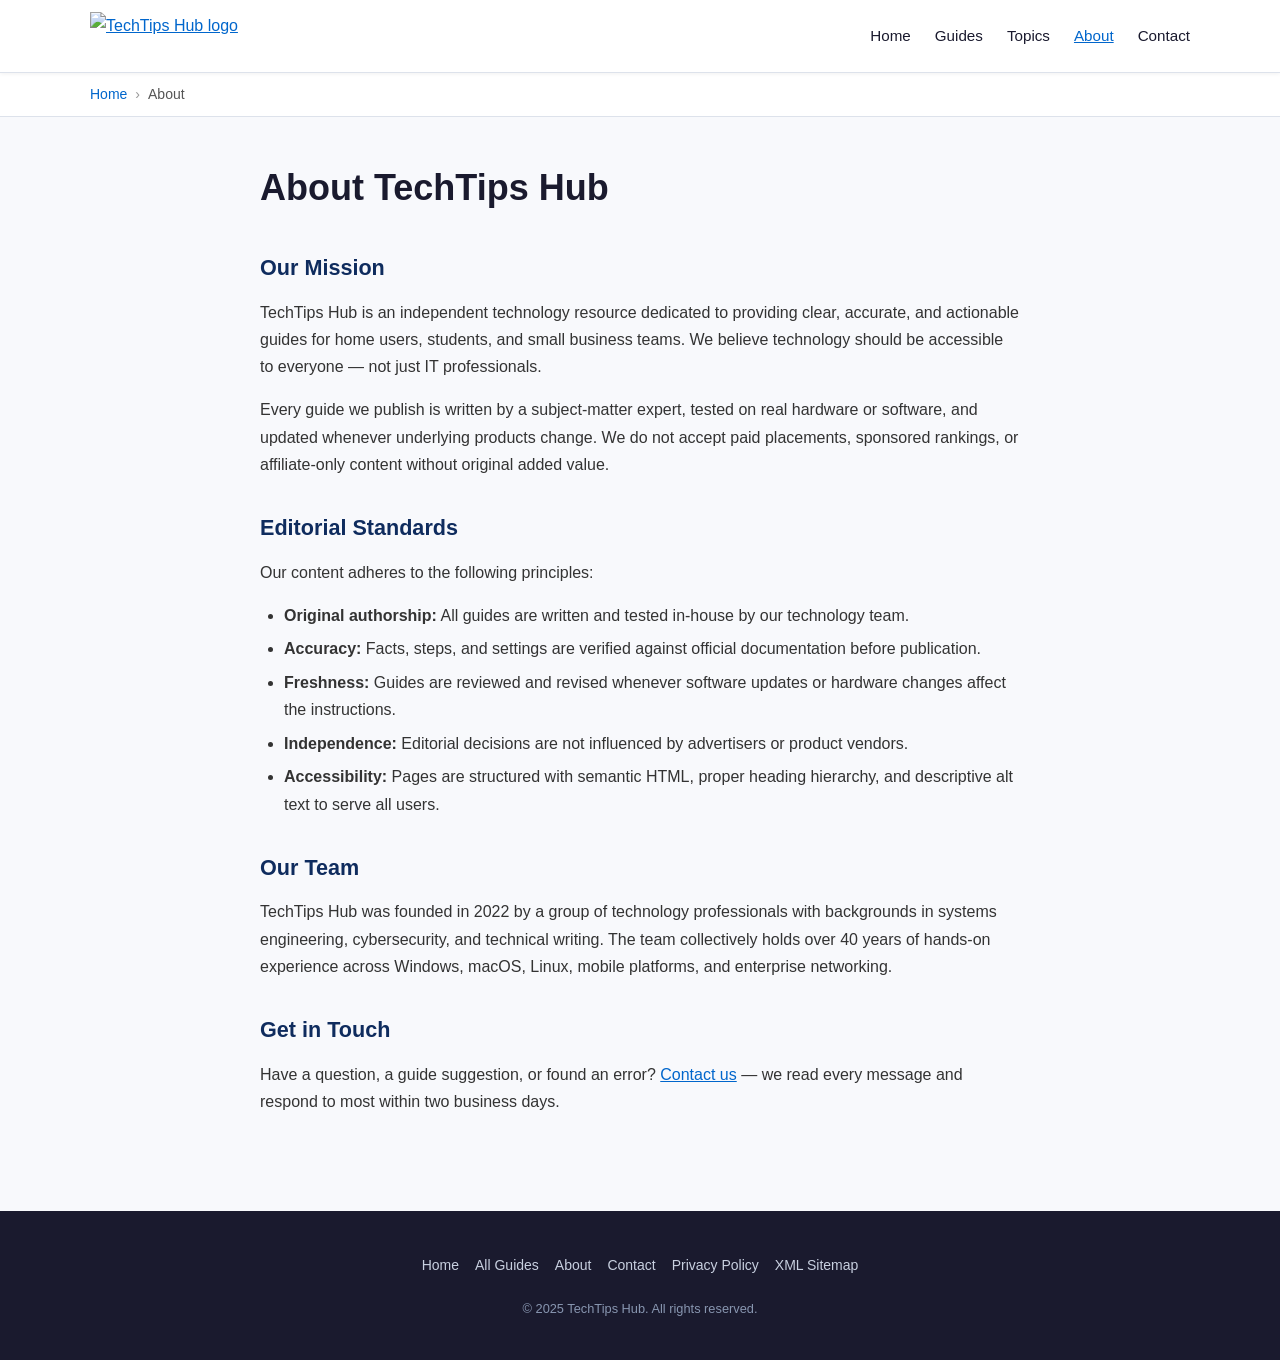
==== about.html @ 39fc38d4 "Init" ====
<!DOCTYPE html>
<html lang="en">
<head>
  <meta charset="UTF-8" />
  <meta name="viewport" content="width=device-width, initial-scale=1.0" />

  <title>About TechTips Hub – Our Mission and Editorial Standards</title>
  <meta name="description" content="Learn about TechTips Hub: who we are, our editorial standards, and our commitment to independent, user-first technology guidance since 2022." />

  <link rel="canonical" href="https://www.techthipshub.example.com/about.html" />
  <meta name="robots" content="index, follow, max-snippet:-1" />

  <meta property="og:type"        content="website" />
  <meta property="og:title"       content="About TechTips Hub – Our Mission and Editorial Standards" />
  <meta property="og:description" content="Independent technology guidance, editorially tested and regularly updated." />
  <meta property="og:url"         content="https://www.techthipshub.example.com/about.html" />
  <meta property="og:image"       content="https://www.techthipshub.example.com/images/og-cover.png" />
  <meta property="og:image:alt"   content="TechTips Hub logo on a dark background" />

  <script type="application/ld+json">
  {
    "@context": "https://schema.org",
    "@type": "AboutPage",
    "url": "https://www.techthipshub.example.com/about.html",
    "name": "About TechTips Hub",
    "description": "Our mission, editorial standards, and team background.",
    "publisher": {
      "@type": "Organization",
      "name": "TechTips Hub",
      "url": "https://www.techthipshub.example.com/",
      "foundingDate": "2022",
      "logo": {
        "@type": "ImageObject",
        "url": "https://www.techthipshub.example.com/images/logo.png"
      }
    }
  }
  </script>

  <link rel="stylesheet" href="css/styles.css" />
</head>

<body>

  <header role="banner">
    <div class="container header-inner">
      <a href="/" aria-label="TechTips Hub – home">
        <img src="images/logo.svg" alt="TechTips Hub logo" width="160" height="48" loading="eager" />
      </a>
      <nav aria-label="Primary navigation">
        <ul>
          <li><a href="/">Home</a></li>
          <li><a href="guides.html">Guides</a></li>
          <li><a href="topics.html">Topics</a></li>
          <li><a href="about.html" aria-current="page">About</a></li>
          <li><a href="contact.html">Contact</a></li>
        </ul>
      </nav>
    </div>
  </header>

  <main id="main-content">

    <!-- Breadcrumb – internal linking and crawl structure -->
    <nav aria-label="Breadcrumb" class="breadcrumb">
      <div class="container">
        <ol>
          <li><a href="/">Home</a></li>
          <li aria-current="page">About</li>
        </ol>
      </div>
    </nav>

    <div class="container page-content">

      <!-- H1 appears early with the page's primary topic (Guideline 18) -->
      <h1>About TechTips Hub</h1>

      <section aria-labelledby="mission-heading">
        <h2 id="mission-heading">Our Mission</h2>
        <p>
          TechTips Hub is an independent technology resource dedicated to providing
          clear, accurate, and actionable guides for home users, students, and small
          business teams. We believe technology should be accessible to everyone —
          not just IT professionals.
        </p>
        <p>
          Every guide we publish is written by a subject-matter expert, tested on
          real hardware or software, and updated whenever underlying products change.
          We do not accept paid placements, sponsored rankings, or affiliate-only
          content without original added value.
        </p>
      </section>

      <section aria-labelledby="standards-heading">
        <h2 id="standards-heading">Editorial Standards</h2>
        <p>Our content adheres to the following principles:</p>
        <ul>
          <li><strong>Original authorship:</strong> All guides are written and tested in-house by our technology team.</li>
          <li><strong>Accuracy:</strong> Facts, steps, and settings are verified against official documentation before publication.</li>
          <li><strong>Freshness:</strong> Guides are reviewed and revised whenever software updates or hardware changes affect the instructions.</li>
          <li><strong>Independence:</strong> Editorial decisions are not influenced by advertisers or product vendors.</li>
          <li><strong>Accessibility:</strong> Pages are structured with semantic HTML, proper heading hierarchy, and descriptive alt text to serve all users.</li>
        </ul>
      </section>

      <section aria-labelledby="team-heading">
        <h2 id="team-heading">Our Team</h2>
        <p>
          TechTips Hub was founded in 2022 by a group of technology professionals
          with backgrounds in systems engineering, cybersecurity, and technical
          writing. The team collectively holds over 40 years of hands-on experience
          across Windows, macOS, Linux, mobile platforms, and enterprise networking.
        </p>
      </section>

      <section aria-labelledby="contact-cta-heading">
        <h2 id="contact-cta-heading">Get in Touch</h2>
        <p>
          Have a question, a guide suggestion, or found an error?
          <a href="contact.html">Contact us</a> — we read every message and respond
          to most within two business days.
        </p>
      </section>

    </div>
  </main>

  <footer role="contentinfo">
    <div class="container footer-inner">
      <nav aria-label="Footer navigation">
        <ul>
          <li><a href="/">Home</a></li>
          <li><a href="guides.html">All Guides</a></li>
          <li><a href="about.html">About</a></li>
          <li><a href="contact.html">Contact</a></li>
          <li><a href="privacy.html">Privacy Policy</a></li>
          <li><a href="sitemap.xml">XML Sitemap</a></li>
        </ul>
      </nav>
      <p class="copyright">© 2025 TechTips Hub. All rights reserved.</p>
    </div>
  </footer>

</body>
</html>
---- css/styles.css ----
/* ═══════════════════════════════════════════════════
   TechTips Hub – Main Stylesheet
   Follows semantic HTML structure for Bing SEO compliance
   ═══════════════════════════════════════════════════ */

/* ── Reset & Base ── */
*, *::before, *::after {
  box-sizing: border-box;
  margin: 0;
  padding: 0;
}

html {
  font-size: 16px;
  scroll-behavior: smooth;
}

body {
  font-family: -apple-system, BlinkMacSystemFont, "Segoe UI", Roboto, Oxygen,
               Ubuntu, Cantarell, "Helvetica Neue", sans-serif;
  color: #1a1a2e;
  background-color: #f8f9fc;
  line-height: 1.7;
}

img {
  max-width: 100%;
  height: auto;
  display: block;
}

a {
  color: #0066cc;
  text-decoration: underline;
}

a:hover,
a:focus {
  color: #004499;
  text-decoration-thickness: 2px;
  outline-offset: 2px;
}

/* ── Layout Container ── */
.container {
  max-width: 1140px;
  margin: 0 auto;
  padding: 0 1.25rem;
}

/* ── Skip Link (accessibility) ── */
.skip-link {
  position: absolute;
  left: -9999px;
  top: auto;
}
.skip-link:focus {
  position: static;
}

/* ─────────────────────────────────────────
   Header
───────────────────────────────────────── */
header[role="banner"] {
  background: #ffffff;
  border-bottom: 1px solid #dde2eb;
  position: sticky;
  top: 0;
  z-index: 100;
  box-shadow: 0 1px 4px rgba(0,0,0,.06);
}

.header-inner {
  display: flex;
  align-items: center;
  justify-content: space-between;
  padding-top: .75rem;
  padding-bottom: .75rem;
  gap: 1rem;
}

header nav ul {
  list-style: none;
  display: flex;
  gap: 1.5rem;
  flex-wrap: wrap;
}

header nav a {
  text-decoration: none;
  font-weight: 500;
  color: #1a1a2e;
  font-size: .95rem;
}

header nav a:hover,
header nav a[aria-current="page"] {
  color: #0066cc;
  text-decoration: underline;
}

/* ─────────────────────────────────────────
   Hero Section
───────────────────────────────────────── */
.hero {
  background: linear-gradient(135deg, #0f2c5e 0%, #1a4fa3 100%);
  color: #ffffff;
  padding: 4rem 0;
  text-align: center;
}

.hero h1 {
  font-size: clamp(1.75rem, 4vw, 2.75rem);
  font-weight: 700;
  line-height: 1.25;
  margin-bottom: 1rem;
}

.hero-sub {
  font-size: 1.1rem;
  max-width: 680px;
  margin: 0 auto 2rem;
  opacity: .9;
}

.btn-primary {
  display: inline-block;
  background: #ffffff;
  color: #0f2c5e;
  font-weight: 700;
  padding: .75rem 2rem;
  border-radius: 6px;
  text-decoration: none;
  transition: background .2s, color .2s;
}

.btn-primary:hover,
.btn-primary:focus {
  background: #e8f0fe;
  color: #0f2c5e;
}

/* ─────────────────────────────────────────
   Topics Grid
───────────────────────────────────────── */
.topics {
  padding: 3.5rem 0;
}

.topics h2 {
  font-size: 1.75rem;
  margin-bottom: 2rem;
  text-align: center;
}

.topic-grid {
  list-style: none;
  display: grid;
  grid-template-columns: repeat(auto-fill, minmax(140px, 1fr));
  gap: 1.25rem;
}

.topic-grid li a {
  display: flex;
  flex-direction: column;
  align-items: center;
  gap: .6rem;
  padding: 1.25rem .75rem;
  background: #ffffff;
  border: 1px solid #dde2eb;
  border-radius: 8px;
  text-decoration: none;
  color: #1a1a2e;
  font-weight: 500;
  font-size: .9rem;
  text-align: center;
  transition: box-shadow .2s, border-color .2s;
}

.topic-grid li a:hover,
.topic-grid li a:focus {
  border-color: #0066cc;
  box-shadow: 0 2px 8px rgba(0,102,204,.15);
  color: #0066cc;
}

/* ─────────────────────────────────────────
   Featured Articles
───────────────────────────────────────── */
.featured-articles {
  padding: 3.5rem 0;
  background: #eef2f9;
}

.featured-articles h2 {
  font-size: 1.75rem;
  margin-bottom: 2rem;
  text-align: center;
}

.article-grid {
  display: grid;
  grid-template-columns: repeat(auto-fill, minmax(300px, 1fr));
  gap: 1.5rem;
}

article {
  background: #ffffff;
  border: 1px solid #dde2eb;
  border-radius: 10px;
  overflow: hidden;
  display: flex;
  flex-direction: column;
  transition: box-shadow .2s;
}

article:hover {
  box-shadow: 0 4px 16px rgba(0,0,0,.1);
}

article img {
  width: 100%;
  aspect-ratio: 16 / 10;
  object-fit: cover;
}

.article-body {
  padding: 1.25rem;
  display: flex;
  flex-direction: column;
  gap: .6rem;
  flex: 1;
}

.tag {
  font-size: .75rem;
  font-weight: 700;
  text-transform: uppercase;
  color: #0066cc;
  letter-spacing: .05em;
}

.article-body h3 {
  font-size: 1.1rem;
  line-height: 1.35;
}

.article-body h3 a {
  text-decoration: none;
  color: #1a1a2e;
}

.article-body h3 a:hover {
  color: #0066cc;
  text-decoration: underline;
}

.article-body p {
  font-size: .9rem;
  color: #444;
  flex: 1;
}

.read-more {
  font-size: .875rem;
  font-weight: 600;
  color: #0066cc;
}

.view-all {
  text-align: center;
  margin-top: 2rem;
  font-size: 1rem;
}

/* ─────────────────────────────────────────
   About Strip
───────────────────────────────────────── */
.about-strip {
  padding: 3rem 0;
}

.about-strip h2 {
  font-size: 1.5rem;
  margin-bottom: 1rem;
}

.about-strip p {
  max-width: 760px;
  margin-bottom: 1rem;
  color: #333;
}

/* ─────────────────────────────────────────
   Footer
───────────────────────────────────────── */
footer[role="contentinfo"] {
  background: #1a1a2e;
  color: #c8d0e0;
  padding: 2.5rem 0;
  margin-top: 2rem;
}

.footer-inner {
  display: flex;
  flex-direction: column;
  gap: 1.25rem;
  align-items: center;
  text-align: center;
}

footer nav ul {
  list-style: none;
  display: flex;
  flex-wrap: wrap;
  gap: 1rem;
  justify-content: center;
}

footer nav a {
  color: #c8d0e0;
  text-decoration: none;
  font-size: .875rem;
}

footer nav a:hover {
  color: #ffffff;
  text-decoration: underline;
}

.copyright {
  font-size: .8rem;
  color: #8896b0;
}

/* ─────────────────────────────────────────
   Breadcrumb
───────────────────────────────────────── */
.breadcrumb {
  background: #ffffff;
  border-bottom: 1px solid #dde2eb;
  padding: .6rem 0;
}

.breadcrumb ol {
  list-style: none;
  display: flex;
  gap: .5rem;
  font-size: .875rem;
  color: #555;
}

.breadcrumb ol li + li::before {
  content: "›";
  margin-right: .5rem;
  color: #999;
}

.breadcrumb a {
  color: #0066cc;
  text-decoration: none;
}

.breadcrumb a:hover {
  text-decoration: underline;
}

/* ─────────────────────────────────────────
   General Page Content (about, contact…)
───────────────────────────────────────── */
.page-content {
  max-width: 800px;
  margin: 0 auto;
  padding-top: 2.5rem;
  padding-bottom: 3rem;
}

.page-content h1 {
  font-size: clamp(1.6rem, 3.5vw, 2.25rem);
  margin-bottom: 1.5rem;
}

.page-content h2 {
  font-size: 1.35rem;
  margin-top: 2rem;
  margin-bottom: .75rem;
  color: #0f2c5e;
}

.page-content p,
.page-content ul,
.page-content ol {
  margin-bottom: 1rem;
  color: #333;
}

.page-content ul,
.page-content ol {
  padding-left: 1.5rem;
}

.page-content li {
  margin-bottom: .4rem;
}

/* ─────────────────────────────────────────
   Responsive
───────────────────────────────────────── */
@media (max-width: 640px) {
  .header-inner {
    flex-direction: column;
    align-items: flex-start;
  }

  header nav ul {
    gap: 1rem;
  }

  .hero {
    padding: 2.5rem 0;
  }

  .article-grid {
    grid-template-columns: 1fr;
  }
}
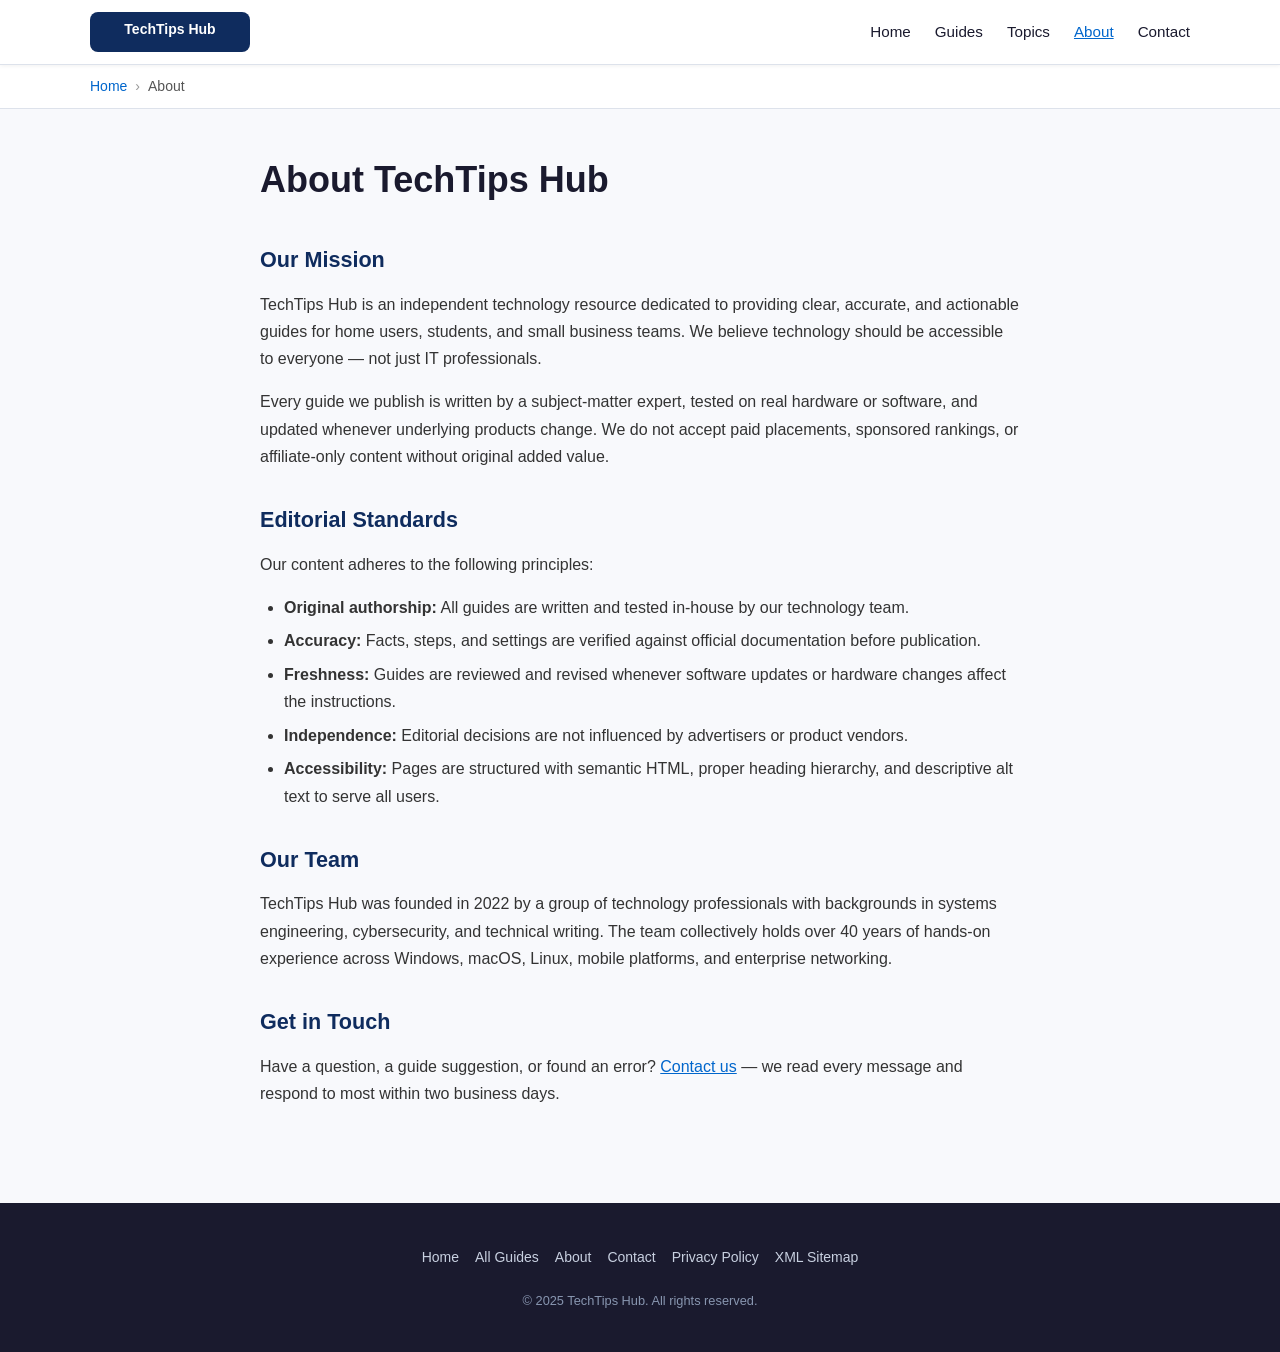
==== commit 3198e2e8: "Dependent Files added" ====
--- a/about.html
+++ b/about.html
@@ -14,7 +14,7 @@
   <meta property="og:title"       content="About TechTips Hub – Our Mission and Editorial Standards" />
   <meta property="og:description" content="Independent technology guidance, editorially tested and regularly updated." />
   <meta property="og:url"         content="https://www.techthipshub.example.com/about.html" />
-  <meta property="og:image"       content="https://www.techthipshub.example.com/images/og-cover.png" />
+  <meta property="og:image"       content="https://www.techthipshub.example.com/images/og-cover.svg" />
   <meta property="og:image:alt"   content="TechTips Hub logo on a dark background" />
 
   <script type="application/ld+json">
@@ -31,7 +31,7 @@
       "foundingDate": "2022",
       "logo": {
         "@type": "ImageObject",
-        "url": "https://www.techthipshub.example.com/images/logo.png"
+        "url": "https://www.techthipshub.example.com/images/logo.svg"
       }
     }
   }
